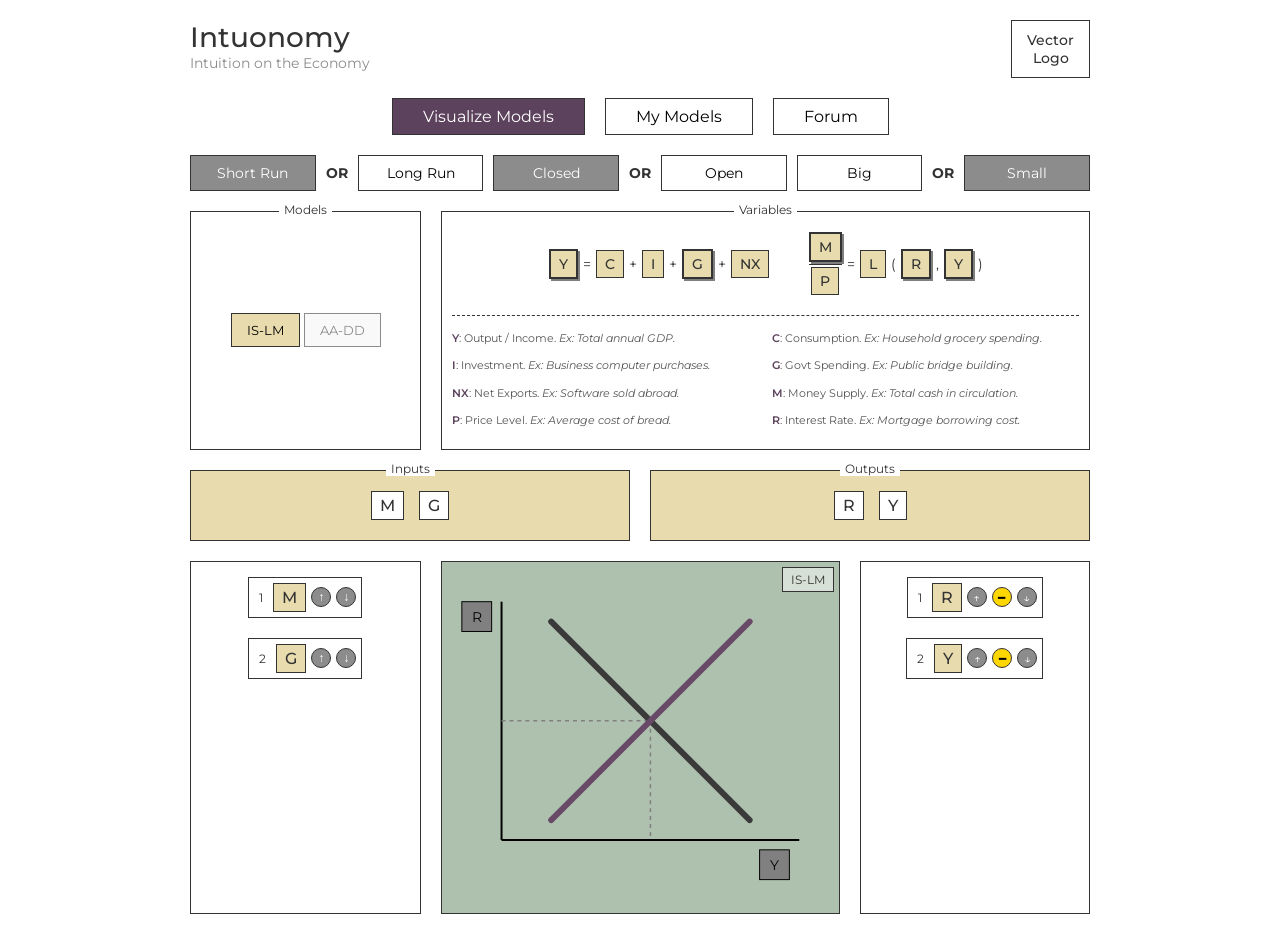
==== index.html @ c5abda24 "Add variable explanations, remove footer, and optimize mobile layout" ====
<!DOCTYPE html>
<html lang="en">
<head>
    <meta charset="UTF-8">
    <meta name="viewport" content="width=device-width, initial-scale=1.0">
    <title>Intuonomy - Intuition on the Economy</title>
    
    <!-- Google Fonts -->
    <link href="https://fonts.googleapis.com/css2?family=Montserrat:wght@300;400;500;600&display=swap" rel="stylesheet">
    
    <link rel="stylesheet" href="style.css">
</head>
<body>
    <div class="container">
        
        <!-- Header -->
        <header>
            <div class="logo">
                <h1>Intuonomy</h1>
                <p>Intuition on the Economy</p>
            </div>
            <div class="vector-logo">
                Vector<br>Logo
            </div>
        </header>

        <!-- Navigation -->
        <nav class="tabs">
            <button class="tab active">Visualize Models</button>
            <button class="tab">My Models</button>
            <button class="tab">Forum</button>
        </nav>

        <!-- Toggles Row -->
        <div class="toggles-row">
            <div class="toggle-group">
                <button class="toggle-btn active" data-group="run" data-val="short">Short Run</button> 
                <span class="or">OR</span> 
                <button class="toggle-btn" data-group="run" data-val="long">Long Run</button>
            </div>
            <div class="toggle-group">
                <button class="toggle-btn active" data-group="openness" data-val="closed">Closed</button> 
                <span class="or">OR</span> 
                <button class="toggle-btn" data-group="openness" data-val="open">Open</button>
            </div>
            <div class="toggle-group">
                <button class="toggle-btn" data-group="size" data-val="big">Big</button> 
                <span class="or">OR</span> 
                <button class="toggle-btn active" data-group="size" data-val="small">Small</button>
            </div>
        </div>

        <!-- Models and Variables Row -->
        <div class="models-vars-row">
            <div class="box models-box">
                <div class="box-title">Models</div>
                <div class="model-select">
                    <button class="model-btn active" data-model="islm">IS-LM</button>
                    <button class="model-btn inactive" data-model="aadd">AA-DD</button>
                </div>
            </div>
            <div class="box vars-box">
                <div class="box-title">Variables</div>
                <div class="equation" id="equation-container">
                    <!-- Dynamic formulas will be injected here -->
                </div>
                <div id="variable-info" class="variable-info"></div>
            </div>
        </div>

        <!-- Summary Row -->
        <div class="summary-row">
            <div class="box summary-box yellow-bg">
                <div class="box-title">Inputs</div>
                <div class="icons" id="summary-inputs">
                    <!-- Dynamically populated -->
                </div>
            </div>
            <div class="box summary-box yellow-bg">
                <div class="box-title">Outputs</div>
                <div class="icons" id="summary-outputs">
                    <!-- Dynamically populated -->
                </div>
            </div>
        </div>

        <!-- Three Column Interactive Section -->
        <div class="three-col">
            <!-- Left Column: Inputs -->
            <div class="col side-col" id="left-inputs-col">
                <!-- Dynamically populated -->
            </div>
            
            <!-- Center Column: Graph -->
            <div class="col graph-col">
                <div class="graph-box">
                    <div class="graph-tag" id="current-model-tag">AA-DD</div>
                    <svg viewBox="0 0 400 350" width="100%" height="100%">
                        <defs>
                            <marker id="arrowhead" markerWidth="10" markerHeight="7" refX="9" refY="3.5" orient="auto">
                                <polygon points="0 0, 10 3.5, 0 7" fill="black" />
                            </marker>
                        </defs>
                        <!-- Axes -->
                        <line x1="60" y1="280" x2="360" y2="280" stroke="black" stroke-width="2" />
                        <line x1="60" y1="280" x2="60" y2="40" stroke="black" stroke-width="2" />
                        
                        <!-- Axis Labels -->
                        <rect x="320" y="290" width="30" height="30" fill="gray" stroke="black" />
                        <text x="335" y="310" text-anchor="middle" fill="black" font-family="Montserrat" font-size="14">Y</text>
                        
                        <rect x="20" y="40" width="30" height="30" fill="gray" stroke="black" />
                        <text x="35" y="60" text-anchor="middle" fill="black" font-family="Montserrat" font-size="14" id="y-axis-label">E</text>

                        <!-- Guide Lines (Dotted) -->
                        <g id="guide-lines" stroke="gray" stroke-dasharray="4,4" stroke-width="1.5">
                            <line id="y-guide-1" x1="210" y1="160" x2="210" y2="280" />
                            <line id="x-guide-1" x1="60" y1="160" x2="210" y2="160" />
                            <line id="y-guide-2" x1="210" y1="160" x2="210" y2="280" opacity="0" />
                            <line id="x-guide-2" x1="60" y1="160" x2="210" y2="160" opacity="0" />
                        </g>

                        <!-- Curves -->
                        <g id="curves-group">
                            <!-- Curve 1 (Downward) -->
                            <line id="curve1" x1="110" y1="60" x2="310" y2="260" stroke="#3a3a3a" stroke-width="6" stroke-linecap="round" />
                            
                            <!-- Curve 2 (Upward) -->
                            <line id="curve2" x1="110" y1="260" x2="310" y2="60" stroke="#684a68" stroke-width="6" stroke-linecap="round" />
                            
                            <!-- Phantom Curve for showing shifts -->
                            <line id="curve1-ghost" x1="110" y1="60" x2="310" y2="260" stroke="#3a3a3a" stroke-width="6" stroke-linecap="round" opacity="0.3" />
                        </g>

                        <!-- Arrows indicating shift -->
                        <g id="shift-arrows" stroke="black" stroke-width="1.5" fill="none" opacity="0">
                            <!-- Arrow 1 -->
                            <line id="arr1-line" x1="170" y1="120" x2="190" y2="120" marker-end="url(#arrowhead)" />
                            <!-- Arrow 2 -->
                            <line id="arr2-line" x1="250" y1="200" x2="270" y2="200" marker-end="url(#arrowhead)" />
                        </g>

                        <g id="shift-arrows-2" stroke="black" stroke-width="1.5" fill="none" opacity="0">
                            <!-- Arrow 1 for curve 2 -->
                            <line id="arr3-line" x1="170" y1="200" x2="190" y2="200" marker-end="url(#arrowhead)" />
                            <!-- Arrow 2 for curve 2 -->
                            <line id="arr4-line" x1="250" y1="120" x2="270" y2="120" marker-end="url(#arrowhead)" />
                        </g>
                    </svg>
                </div>
            </div>

            <!-- Right Column: Outputs -->
            <div class="col side-col" id="right-outputs-col">
                <!-- Dynamically populated -->
            </div>
        </div>

        <!-- Footer removed -->
    </div>

    <script src="script.js?v=1.1"></script>
</body>
</html>
<!-- Deployment Trigger: Mon May  4 13:07:18 PDT 2026 -->
---- style.css ----
/* Light Theme based on Wireframes */
:root {
    --bg-color: #ffffff;
    --text-color: #333333;
    --border-color: #333333;
    --purple: #5c425c;
    --purple-light: #f4eaf4;
    --yellow: #e8dbad;
    --green: #4ca64c;
    --red: #d9534f;
    --gray-bg: #e6e6e6;
    --gray-dark: #8c8c8c;
    --graph-bg: #aec1ae; /* Muted greenish-gray from the graph background */
    --font-main: 'Montserrat', sans-serif;
}

* {
    box-sizing: border-box;
    margin: 0;
    padding: 0;
}

body {
    font-family: var(--font-main);
    background-color: var(--bg-color);
    color: var(--text-color);
    display: flex;
    justify-content: center;
    padding: 20px;
}

.container {
    width: 100%;
    max-width: 900px;
    display: flex;
    flex-direction: column;
    gap: 20px;
}

/* Header */
header {
    display: flex;
    justify-content: space-between;
    align-items: flex-start;
}

.logo h1 {
    font-size: 28px;
    font-weight: 500;
}

.logo p {
    font-size: 14px;
    color: var(--gray-dark);
}

.vector-logo {
    border: 1.5px solid var(--border-color);
    padding: 10px 15px;
    text-align: center;
    font-size: 14px;
    font-weight: 500;
}

/* Navigation */
.tabs {
    display: flex;
    gap: 20px;
    justify-content: center;
}

.tab {
    border: 1.5px solid var(--border-color);
    background: none;
    padding: 8px 30px;
    font-size: 16px;
    cursor: pointer;
    font-family: var(--font-main);
}

.tab.active {
    background-color: var(--purple);
    color: white;
}

/* Toggles Row */
.toggles-row {
    display: flex;
    justify-content: space-between;
    gap: 10px;
}

.toggle-group {
    display: flex;
    align-items: center;
    gap: 10px;
    flex: 1;
}

.toggle-btn {
    flex: 1;
    border: 1.5px solid var(--border-color);
    background: none;
    padding: 8px 10px;
    font-size: 14px;
    cursor: pointer;
    font-family: var(--font-main);
}

.toggle-btn.active {
    background-color: var(--gray-dark);
    color: white;
}

.or {
    font-weight: bold;
    font-size: 14px;
}

/* Box styles */
.box {
    border: 1.5px solid var(--border-color);
    padding: 10px;
    position: relative;
    display: flex;
    flex-direction: column;
    align-items: center;
    justify-content: center;
}

.box-title {
    position: absolute;
    top: -10px;
    background: var(--bg-color);
    padding: 0 5px;
    font-size: 12px;
}

/* Models and Variables Row */
.models-vars-row {
    display: flex;
    gap: 20px;
}

.models-box {
    flex: 1;
    display: flex;
    flex-direction: row;
    gap: 10px;
}

.model-btn {
    border: 1.5px solid var(--border-color);
    background: none;
    padding: 8px 15px;
    font-family: var(--font-main);
    cursor: pointer;
}

.model-btn.active {
    background-color: var(--yellow);
}

.model-btn.inactive {
    color: var(--gray-dark);
    border-color: var(--gray-dark);
    background-color: #f9f9f9;
}

.vars-box {
    flex: 3;
    padding: 20px 10px;
}

/* Custom Tile Equation Engine */
.equation {
    display: flex;
    align-items: center;
    gap: 5px;
    flex-wrap: wrap;
    justify-content: center;
    font-size: 14px;
}

.tile {
    border: 1.5px solid var(--border-color);
    padding: 4px 8px;
    font-family: var(--font-main);
    font-weight: 500;
}

.tile.yellow {
    background-color: var(--yellow);
}

.cursor-pointer {
    cursor: pointer;
    transition: all 0.2s ease;
}

.cursor-pointer:hover {
    transform: translateY(-2px);
}

.tile.lightgray {
    background-color: var(--gray-bg);
}

.tile.outline {
    background-color: var(--bg-color);
}

.tile.yellow-fill {
    background-color: var(--yellow);
}

.op, .bracket {
    font-weight: 400;
}

.fraction {
    display: flex;
    flex-direction: column;
    align-items: center;
    gap: 2px;
}

.fraction hr {
    width: 100%;
    border: none;
    border-top: 1.5px solid var(--border-color);
}

.fraction-bottom {
    display: flex;
    gap: 2px;
}

.fraction-inline {
    display: flex;
    flex-direction: column;
    align-items: center;
    gap: 2px;
    margin: 0 5px;
}

.fraction-inline hr {
    width: 100%;
    border: none;
    border-top: 1.5px solid var(--border-color);
}

.big-bracket {
    font-size: 40px;
    font-weight: 300;
    line-height: 1;
}

/* Summary Row */
.summary-row {
    display: flex;
    gap: 20px;
}

.summary-box {
    flex: 1;
    padding: 20px;
}

.yellow-bg {
    background-color: var(--yellow);
}

.icons {
    display: flex;
    gap: 15px;
}

/* Three Column Layout */
.three-col {
    display: flex;
    gap: 20px;
    align-items: stretch;
}

.col {
    border: 1.5px solid var(--border-color);
    padding: 15px;
}

.side-col {
    flex: 1;
    display: flex;
    flex-direction: column;
    gap: 20px;
    align-items: center;
    justify-content: flex-start;
}

.graph-col {
    flex: 2;
    background-color: var(--graph-bg);
    position: relative;
    padding: 0;
}

.graph-tag {
    position: absolute;
    top: 5px;
    right: 5px;
    border: 1.5px solid var(--border-color);
    padding: 4px 8px;
    font-size: 12px;
    background-color: rgba(255, 255, 255, 0.5);
}

.control-row {
    display: flex;
    align-items: center;
    gap: 5px;
    border: 1.5px solid var(--border-color);
    padding: 5px;
    background-color: white;
}

.number {
    font-size: 12px;
    padding: 0 5px;
}

.circle {
    width: 20px;
    height: 20px;
    border-radius: 50%;
    border: 1.5px solid var(--border-color);
    display: flex;
    align-items: center;
    justify-content: center;
    font-size: 12px;
    cursor: pointer;
    color: white;
}

.circle.up.active {
    background-color: var(--green);
}

.circle.down.active {
    background-color: var(--red);
}

.circle.minus.active {
    background-color: #ffd700; /* yellow-ish warning */
    color: black;
}

.circle.inactive {
    background-color: var(--gray-dark);
}

.output-circles {
    display: flex;
    gap: 5px;
}

.variable-info {
    margin-top: 20px;
    display: grid;
    grid-template-columns: repeat(auto-fit, minmax(250px, 1fr));
    gap: 12px;
    width: 100%;
    padding-top: 15px;
    border-top: 1px dashed var(--border-color);
}

.var-item {
    font-size: 11px;
    line-height: 1.4;
    color: #555;
}

.var-item b {
    color: var(--purple);
    font-weight: 600;
}

/* Mobile Responsiveness */
@media (max-width: 768px) {
    .three-col {
        flex-direction: column;
    }
    
    .graph-col {
        order: -1;
        min-height: 350px;
        margin-bottom: 20px;
    }
    
    .side-col {
        flex-direction: row;
        flex-wrap: wrap;
        justify-content: center;
        gap: 10px;
        padding: 10px;
    }
    
    .models-vars-row, .summary-row, .toggles-row {
        flex-direction: column;
    }
    
    .toggle-group {
        width: 100%;
    }
    
    .container {
        padding: 10px;
    }
}
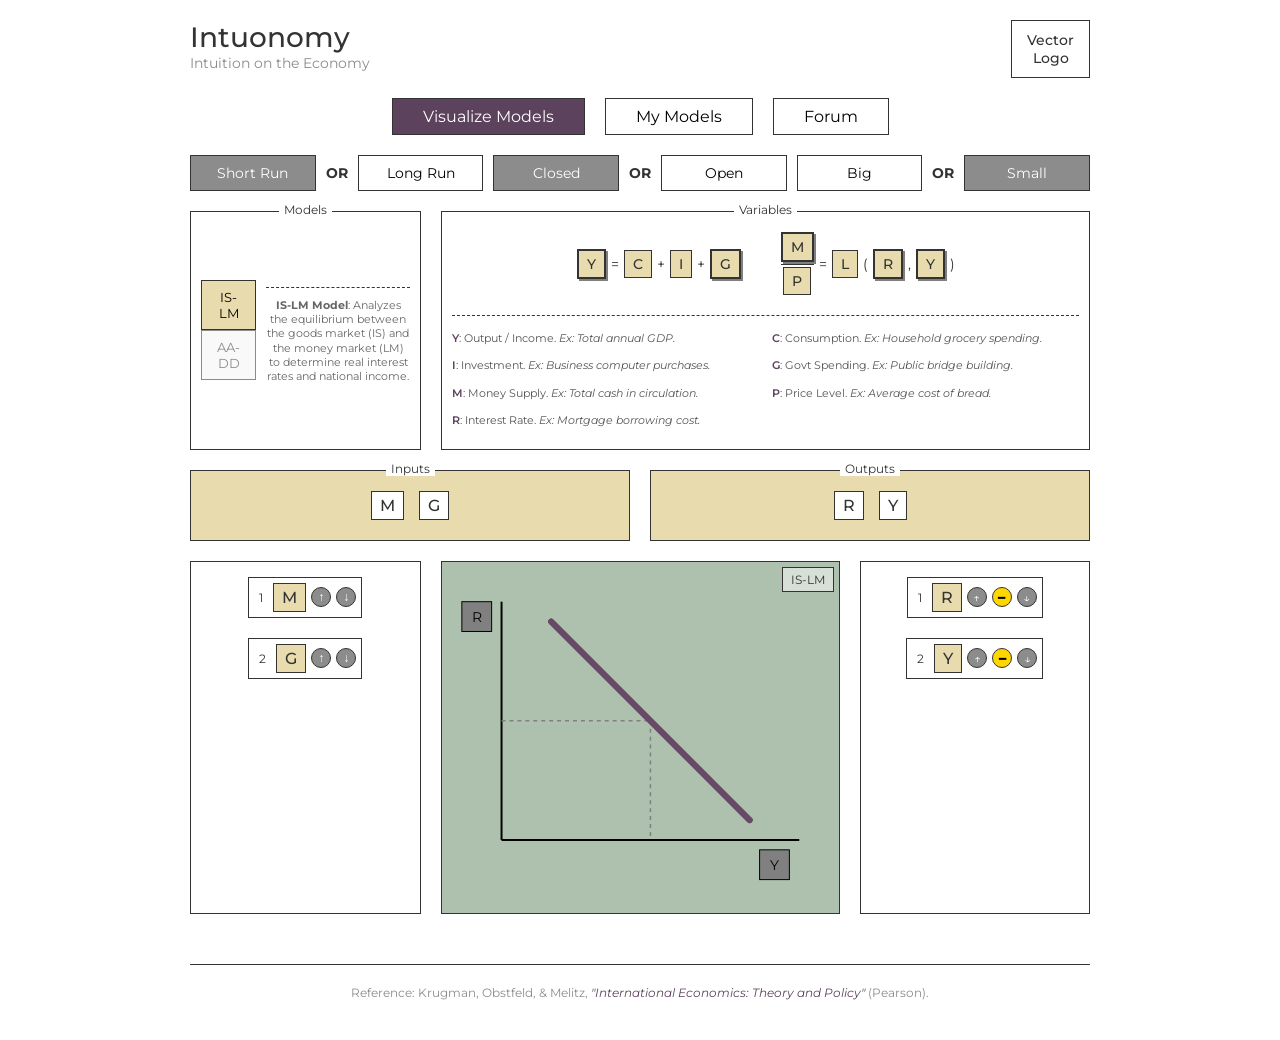
==== commit 4a44cf9c: "Implement perpendicular arrows, environmental toggles, and vertical Long Run LM curve with descripti" ====
--- a/index.html
+++ b/index.html
@@ -58,6 +58,7 @@
                     <button class="model-btn active" data-model="islm">IS-LM</button>
                     <button class="model-btn inactive" data-model="aadd">AA-DD</button>
                 </div>
+                <div id="model-description" class="model-description"></div>
             </div>
             <div class="box vars-box">
                 <div class="box-title">Variables</div>
@@ -156,7 +157,9 @@
             </div>
         </div>
 
-        <!-- Footer removed -->
+        <footer class="site-footer">
+            <p>Reference: Krugman, Obstfeld, & Melitz, <i>"International Economics: Theory and Policy"</i> (Pearson).</p>
+        </footer>
     </div>
 
     <script src="script.js?v=1.1"></script>
--- a/style.css
+++ b/style.css
@@ -416,3 +416,26 @@
         padding: 10px;
     }
 }
+
+.model-description {
+    font-size: 11px;
+    line-height: 1.3;
+    color: #666;
+    margin-top: 10px;
+    padding-top: 10px;
+    border-top: 1px dashed var(--border-color);
+    text-align: center;
+}
+
+.site-footer {
+    margin-top: 30px;
+    padding: 20px;
+    text-align: center;
+    font-size: 12px;
+    color: var(--gray-dark);
+    border-top: 1.5px solid var(--border-color);
+}
+
+.site-footer i {
+    color: var(--purple);
+}
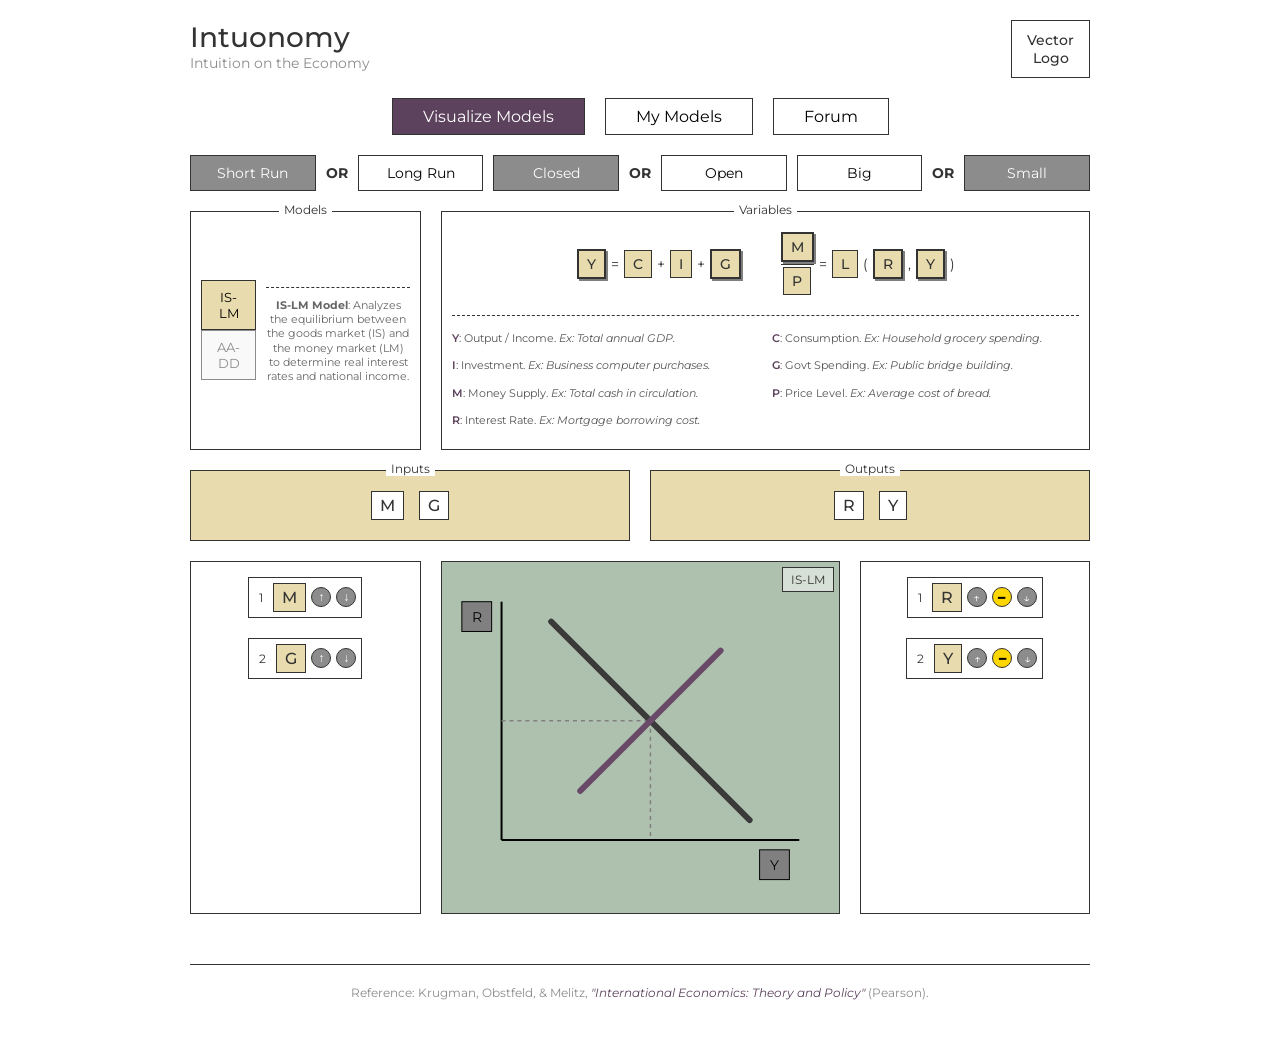
==== commit 03e1abbb: "Fix curve slopes and intersection math" ====
--- a/index.html
+++ b/index.html
@@ -162,7 +162,7 @@
         </footer>
     </div>
 
-    <script src="script.js?v=1.1"></script>
+    <script src="script.js?v=1.3"></script>
 </body>
 </html>
 <!-- Deployment Trigger: Mon May  4 13:07:18 PDT 2026 -->
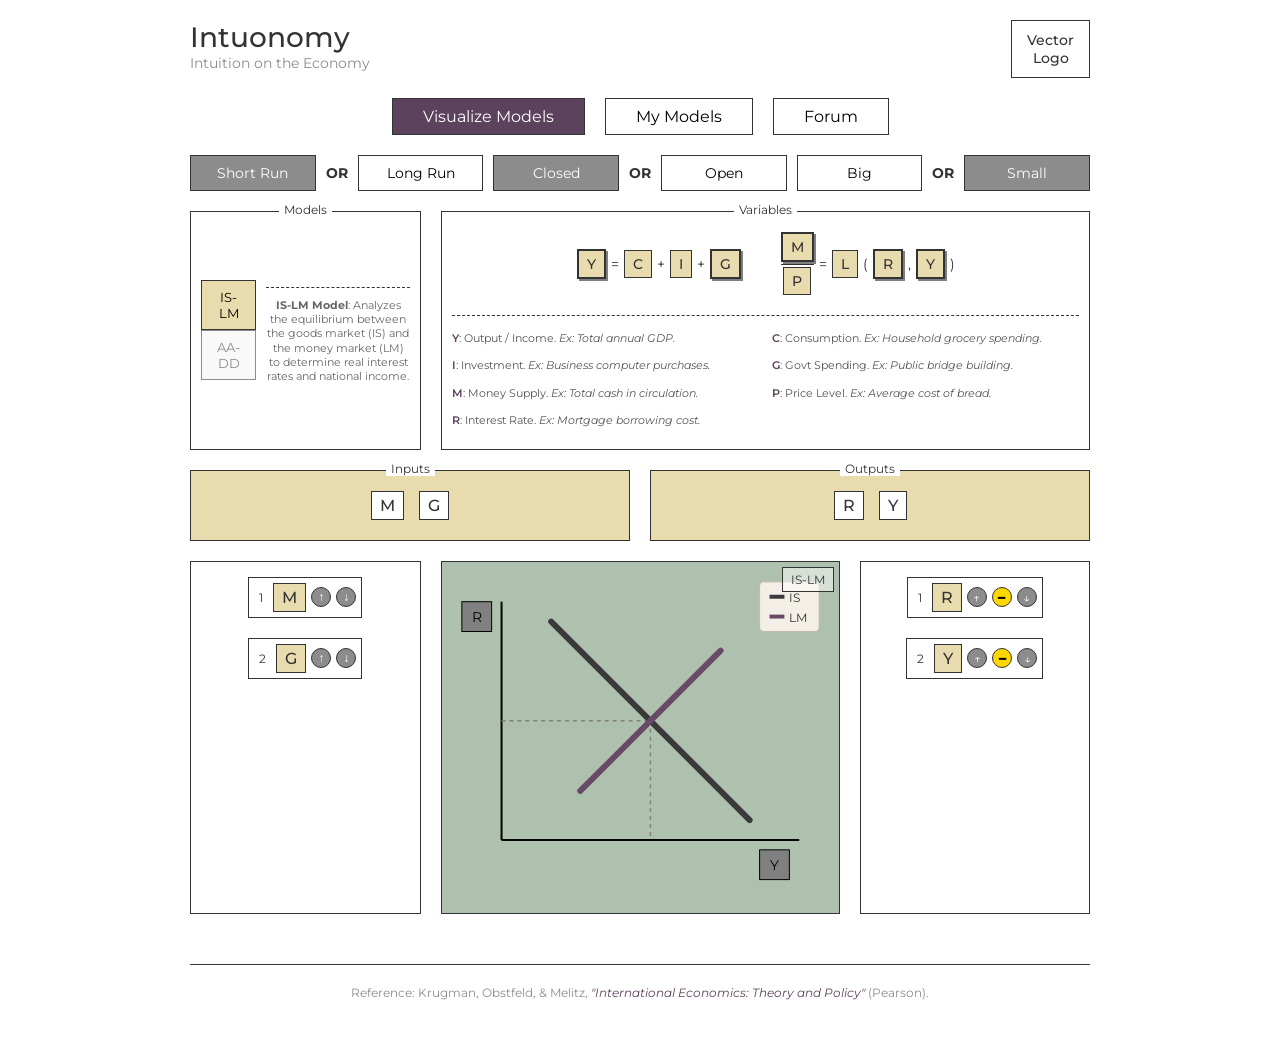
==== commit f316b6d4: "Fix curve 1 arrow direction to be perpendicular and add graph legend" ====
--- a/index.html
+++ b/index.html
@@ -147,6 +147,15 @@
                             <!-- Arrow 2 for curve 2 -->
                             <line id="arr4-line" x1="250" y1="120" x2="270" y2="120" marker-end="url(#arrowhead)" />
                         </g>
+
+                        <!-- Legend -->
+                        <g id="graph-legend" transform="translate(320, 20)">
+                            <rect x="0" y="0" width="60" height="50" fill="#f4efe6" stroke="#c0bba9" rx="4" />
+                            <line x1="10" y1="15" x2="25" y2="15" stroke="#3a3a3a" stroke-width="4" />
+                            <text id="legend-curve1-text" x="30" y="20" font-family="Montserrat" font-size="12" fill="#333">IS</text>
+                            <line x1="10" y1="35" x2="25" y2="35" stroke="#684a68" stroke-width="4" />
+                            <text id="legend-curve2-text" x="30" y="40" font-family="Montserrat" font-size="12" fill="#333">LM</text>
+                        </g>
                     </svg>
                 </div>
             </div>
@@ -162,7 +171,7 @@
         </footer>
     </div>
 
-    <script src="script.js?v=1.3"></script>
+    <script src="script.js?v=1.4"></script>
 </body>
 </html>
 <!-- Deployment Trigger: Mon May  4 13:07:18 PDT 2026 -->
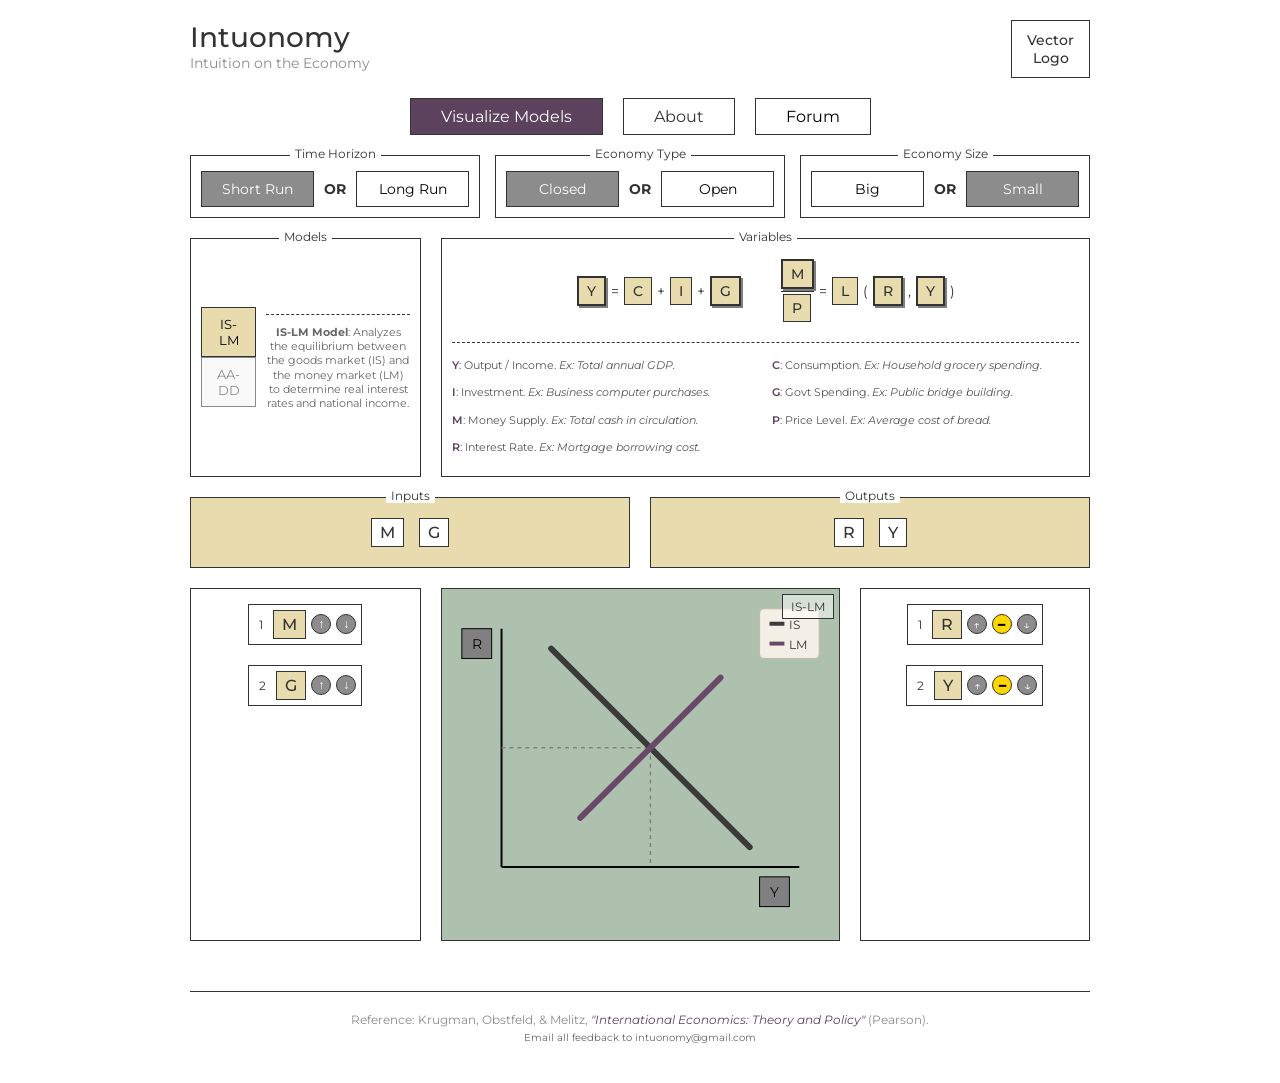
==== commit 62337420: "UX cleanups, About page, and SEO optimization" ====
--- a/index.html
+++ b/index.html
@@ -3,10 +3,12 @@
 <head>
     <meta charset="UTF-8">
     <meta name="viewport" content="width=device-width, initial-scale=1.0">
-    <title>Intuonomy - Intuition on the Economy</title>
+    <title>Intuonomy - Interactive Macroeconomic Visualizer</title>
+    <meta name="description" content="Interactive macroeconomic models including IS-LM and AA-DD. Visualize how short-run and long-run economic shocks shift output, interest rates, and exchange rates.">
+    <meta name="keywords" content="macroeconomics, IS-LM model, AA-DD model, economic visualizer, economics student tools, long run, short run, open economy">
     
     <!-- Google Fonts -->
-    <link href="https://fonts.googleapis.com/css2?family=Montserrat:wght@300;400;500;600&display=swap" rel="stylesheet">
+    <link href="https://fonts.googleapis.com/css2?family=Montserrat:wght@400;600;700&display=swap" rel="stylesheet">
     
     <link rel="stylesheet" href="style.css">
 </head>
@@ -27,23 +29,26 @@
         <!-- Navigation -->
         <nav class="tabs">
             <button class="tab active">Visualize Models</button>
-            <button class="tab">My Models</button>
+            <a href="about.html" class="tab" style="text-decoration: none; color: inherit; display: flex; align-items: center; justify-content: center;">About</a>
             <button class="tab">Forum</button>
         </nav>
 
         <!-- Toggles Row -->
-        <div class="toggles-row">
-            <div class="toggle-group">
+        <div class="toggles-row" style="display: flex; gap: 15px; flex-wrap: wrap;">
+            <div class="toggle-group box" style="flex-direction: row; padding: 15px 10px 10px;">
+                <div class="box-title">Time Horizon</div>
                 <button class="toggle-btn active" data-group="run" data-val="short">Short Run</button> 
                 <span class="or">OR</span> 
                 <button class="toggle-btn" data-group="run" data-val="long">Long Run</button>
             </div>
-            <div class="toggle-group">
+            <div class="toggle-group box" style="flex-direction: row; padding: 15px 10px 10px;">
+                <div class="box-title">Economy Type</div>
                 <button class="toggle-btn active" data-group="openness" data-val="closed">Closed</button> 
                 <span class="or">OR</span> 
                 <button class="toggle-btn" data-group="openness" data-val="open">Open</button>
             </div>
-            <div class="toggle-group">
+            <div class="toggle-group box" style="flex-direction: row; padding: 15px 10px 10px;">
+                <div class="box-title">Economy Size</div>
                 <button class="toggle-btn" data-group="size" data-val="big">Big</button> 
                 <span class="or">OR</span> 
                 <button class="toggle-btn active" data-group="size" data-val="small">Small</button>
@@ -168,10 +173,11 @@
 
         <footer class="site-footer">
             <p>Reference: Krugman, Obstfeld, & Melitz, <i>"International Economics: Theory and Policy"</i> (Pearson).</p>
+            <p style="margin-top: 5px; font-size: 0.8em; color: #666;">Email all feedback to intuonomy@gmail.com</p>
         </footer>
     </div>
 
-    <script src="script.js?v=1.4"></script>
+    <script src="script.js?v=1.5"></script>
 </body>
 </html>
 <!-- Deployment Trigger: Mon May  4 13:07:18 PDT 2026 -->
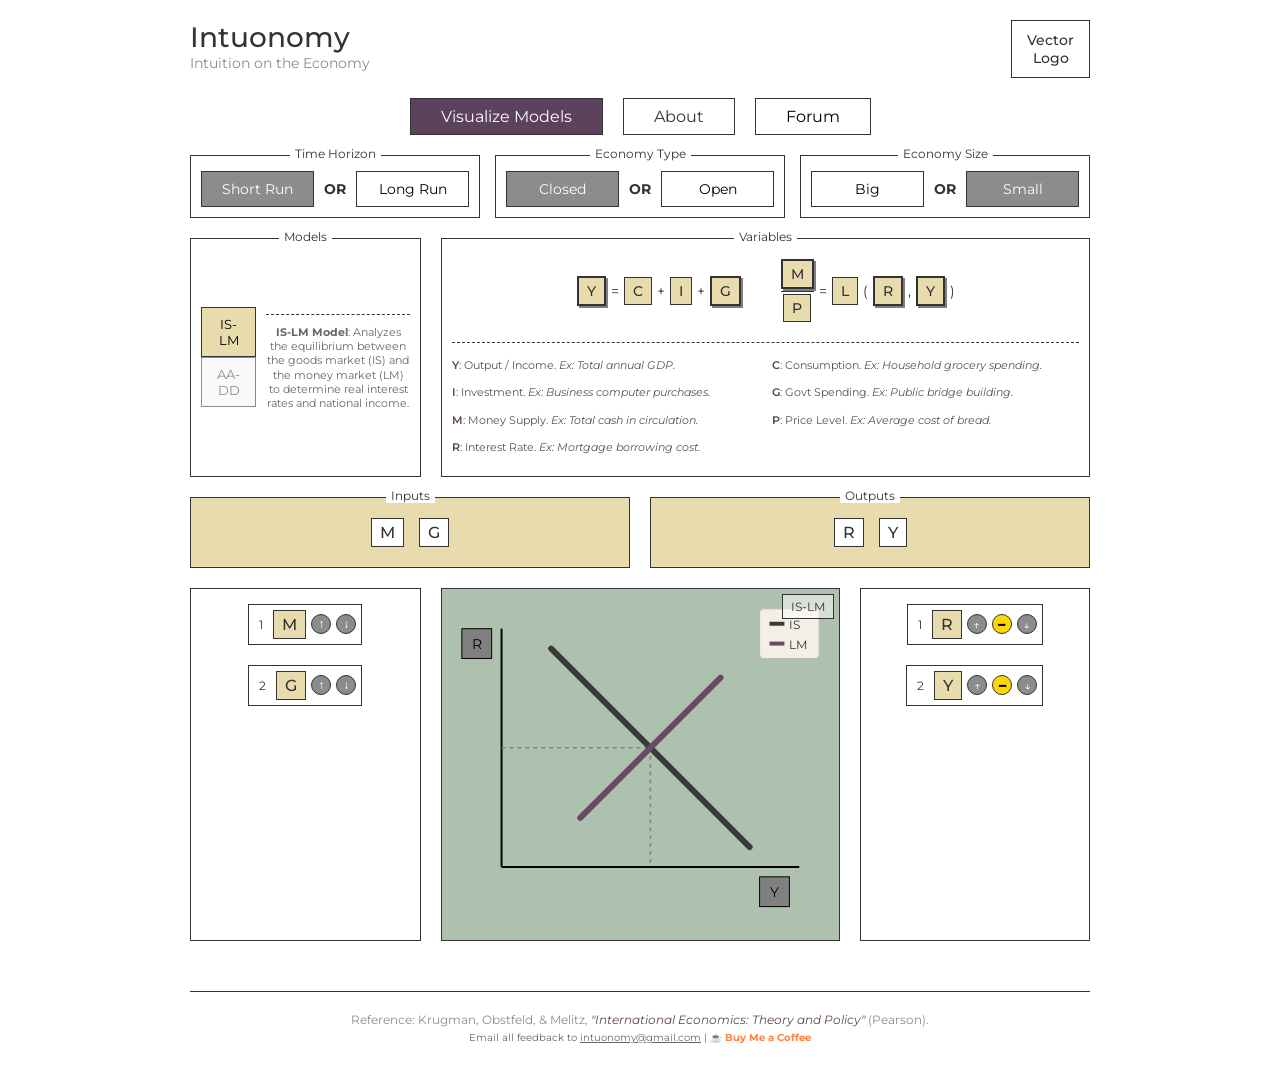
==== commit 2e0f4bfc: "Configure custom domain and add Buy Me a Coffee link" ====
--- a/index.html
+++ b/index.html
@@ -173,11 +173,14 @@
 
         <footer class="site-footer">
             <p>Reference: Krugman, Obstfeld, & Melitz, <i>"International Economics: Theory and Policy"</i> (Pearson).</p>
-            <p style="margin-top: 5px; font-size: 0.8em; color: #666;">Email all feedback to intuonomy@gmail.com</p>
+            <p style="margin-top: 5px; font-size: 0.8em; color: #666;">
+                Email all feedback to <a href="mailto:intuonomy@gmail.com" style="color: inherit;">intuonomy@gmail.com</a> | 
+                <a href="https://www.buymeacoffee.com/intuonomy" target="_blank" style="text-decoration: none; color: #ff813f; font-weight: bold;">☕ Buy Me a Coffee</a>
+            </p>
         </footer>
     </div>
 
-    <script src="script.js?v=1.5"></script>
+    <script src="script.js?v=1.6"></script>
 </body>
 </html>
 <!-- Deployment Trigger: Mon May  4 13:07:18 PDT 2026 -->
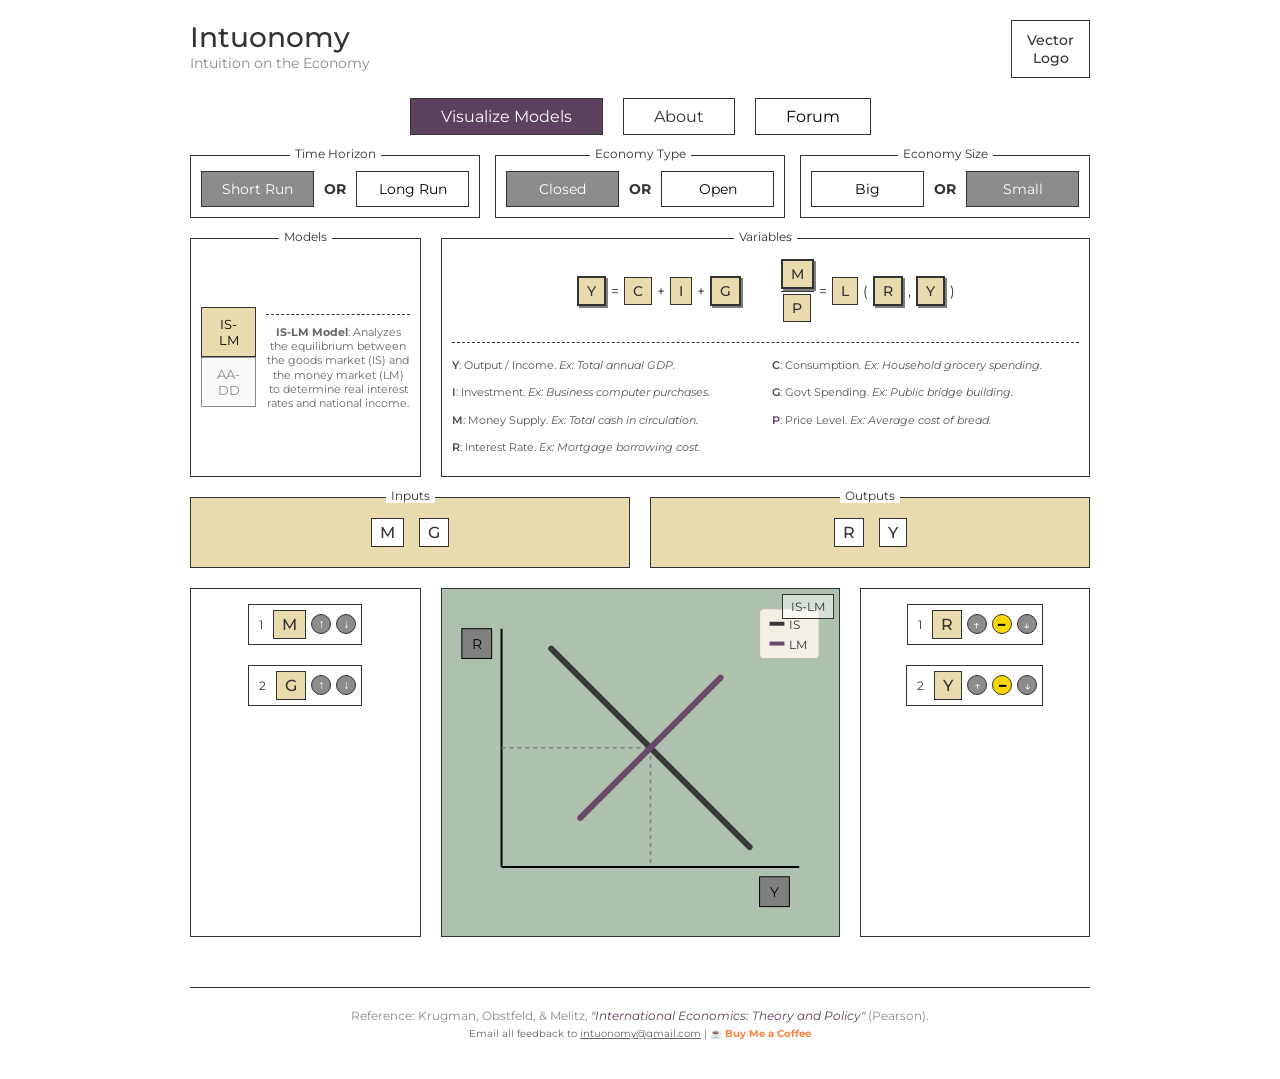
==== commit 1879c313: "Fix mobile SVG overlap and add advanced SEO tags" ====
--- a/index.html
+++ b/index.html
@@ -4,8 +4,24 @@
     <meta charset="UTF-8">
     <meta name="viewport" content="width=device-width, initial-scale=1.0">
     <title>Intuonomy - Interactive Macroeconomic Visualizer</title>
-    <meta name="description" content="Interactive macroeconomic models including IS-LM and AA-DD. Visualize how short-run and long-run economic shocks shift output, interest rates, and exchange rates.">
-    <meta name="keywords" content="macroeconomics, IS-LM model, AA-DD model, economic visualizer, economics student tools, long run, short run, open economy">
+    <meta name="description" content="Intuonomy is an interactive macroeconomic visualizer. Understand complex economic models like IS-LM and AA-DD through real-time dragging and dropping of inputs. Perfect for economics and MBA students.">
+    <meta name="keywords" content="intuonomy, macroeconomics, IS-LM model, AA-DD model, economic visualizer, economics student tools, long run, short run, open economy">
+    <meta property="og:title" content="Intuonomy - Interactive Macroeconomic Visualizer">
+    <meta property="og:description" content="Understand complex economic models like IS-LM and AA-DD through real-time dragging and dropping.">
+    <meta property="og:type" content="website">
+    <meta property="og:url" content="https://intuonomy.com/">
+    
+    <script type="application/ld+json">
+    {
+      "@context": "https://schema.org",
+      "@type": "EducationalApplication",
+      "name": "Intuonomy",
+      "description": "An interactive digital visualizer for macroeconomic models such as IS-LM and AA-DD.",
+      "applicationCategory": "EducationalTool",
+      "operatingSystem": "Web browser",
+      "url": "https://intuonomy.com/"
+    }
+    </script>
     
     <!-- Google Fonts -->
     <link href="https://fonts.googleapis.com/css2?family=Montserrat:wght@400;600;700&display=swap" rel="stylesheet">
@@ -101,7 +117,7 @@
             <div class="col graph-col">
                 <div class="graph-box">
                     <div class="graph-tag" id="current-model-tag">AA-DD</div>
-                    <svg viewBox="0 0 400 350" width="100%" height="100%">
+                    <svg viewBox="0 0 400 350" width="100%" style="display: block; max-height: 100%;">
                         <defs>
                             <marker id="arrowhead" markerWidth="10" markerHeight="7" refX="9" refY="3.5" orient="auto">
                                 <polygon points="0 0, 10 3.5, 0 7" fill="black" />
@@ -180,7 +196,7 @@
         </footer>
     </div>
 
-    <script src="script.js?v=1.6"></script>
+    <script src="script.js?v=1.7"></script>
 </body>
 </html>
 <!-- Deployment Trigger: Mon May  4 13:07:18 PDT 2026 -->
